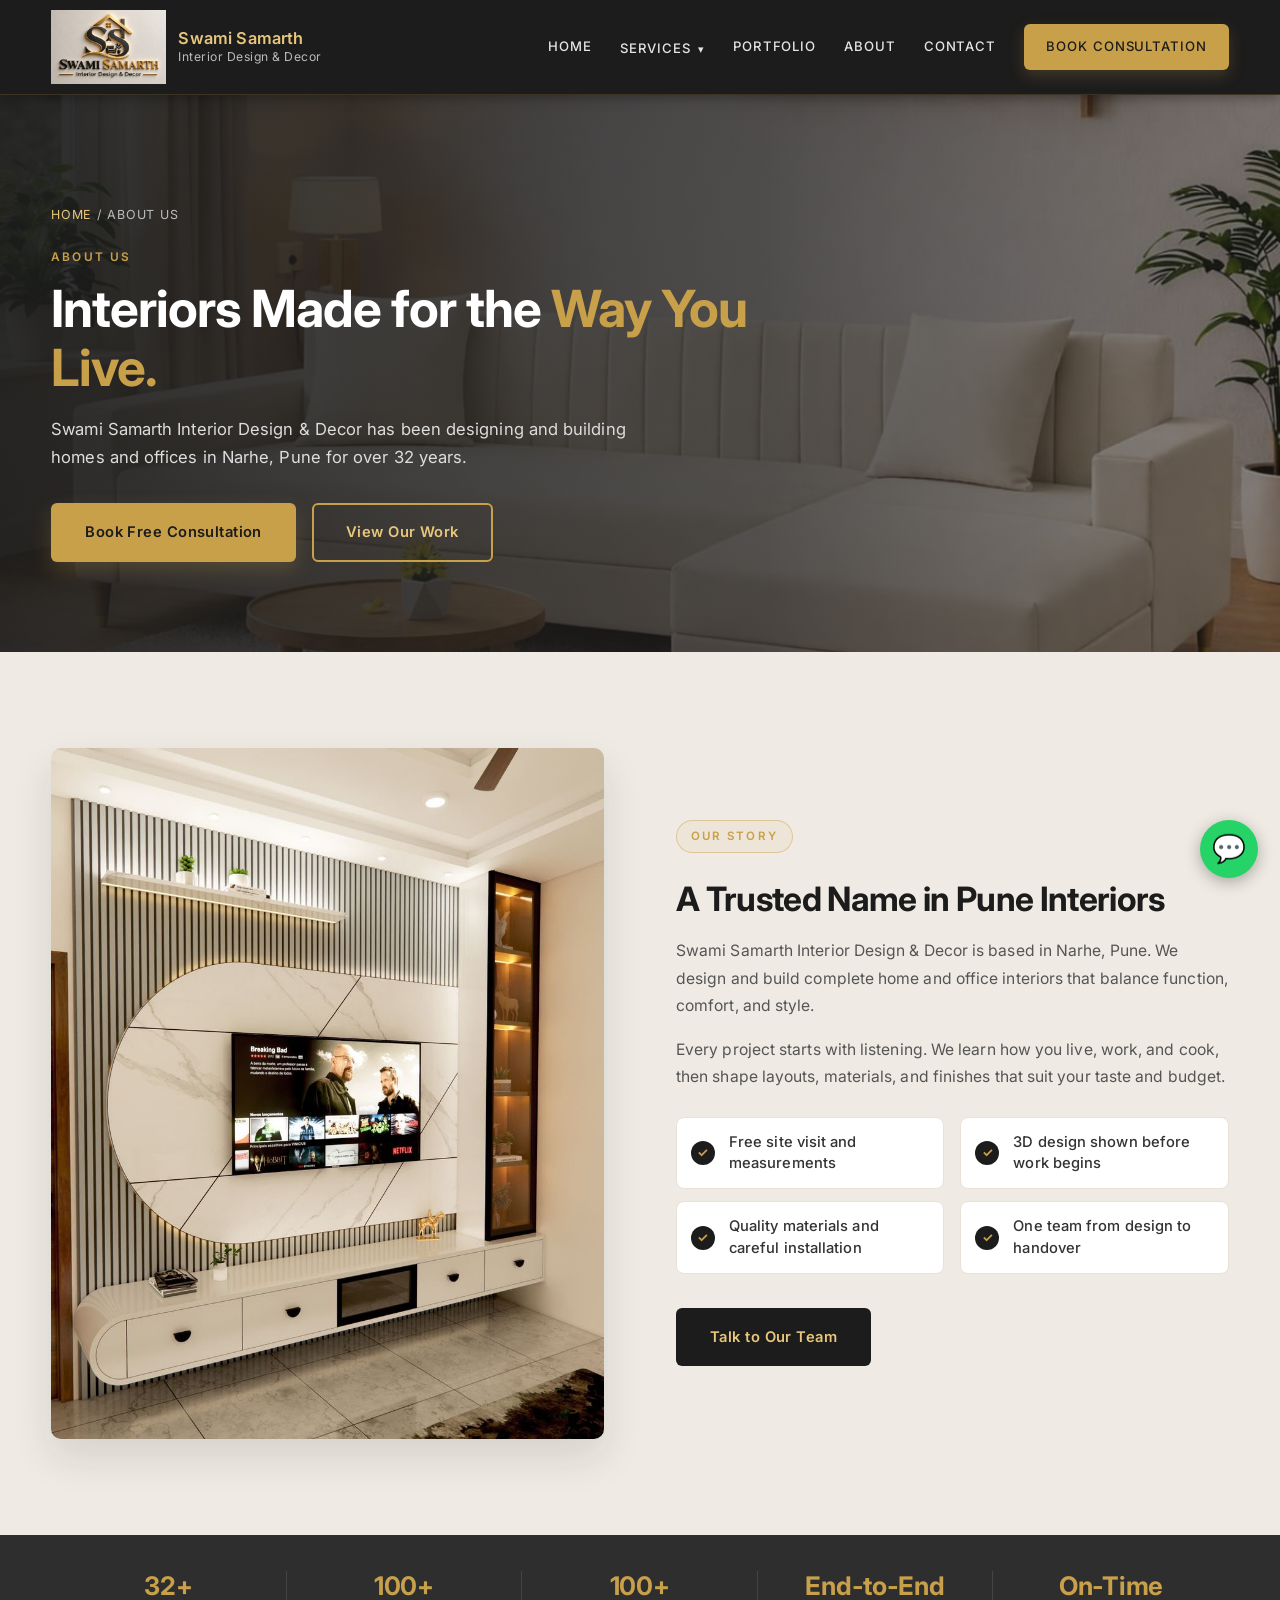
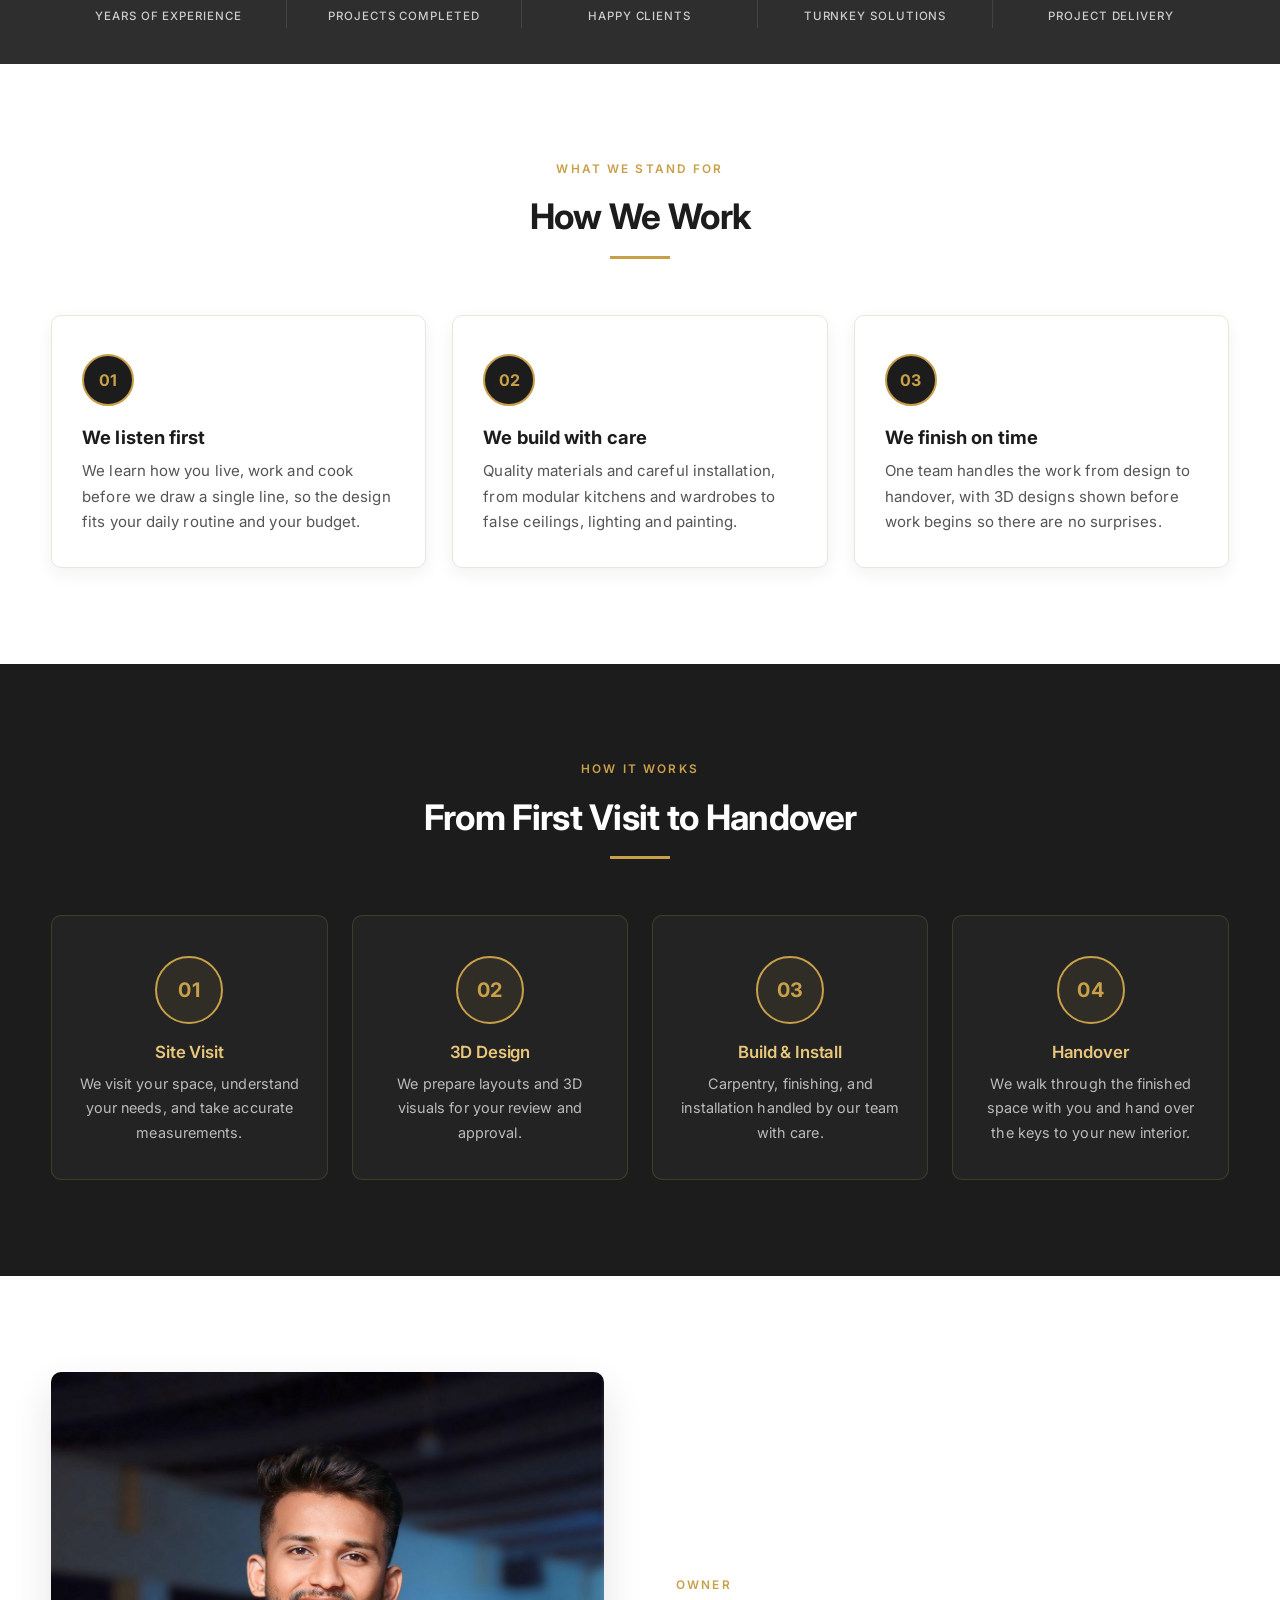
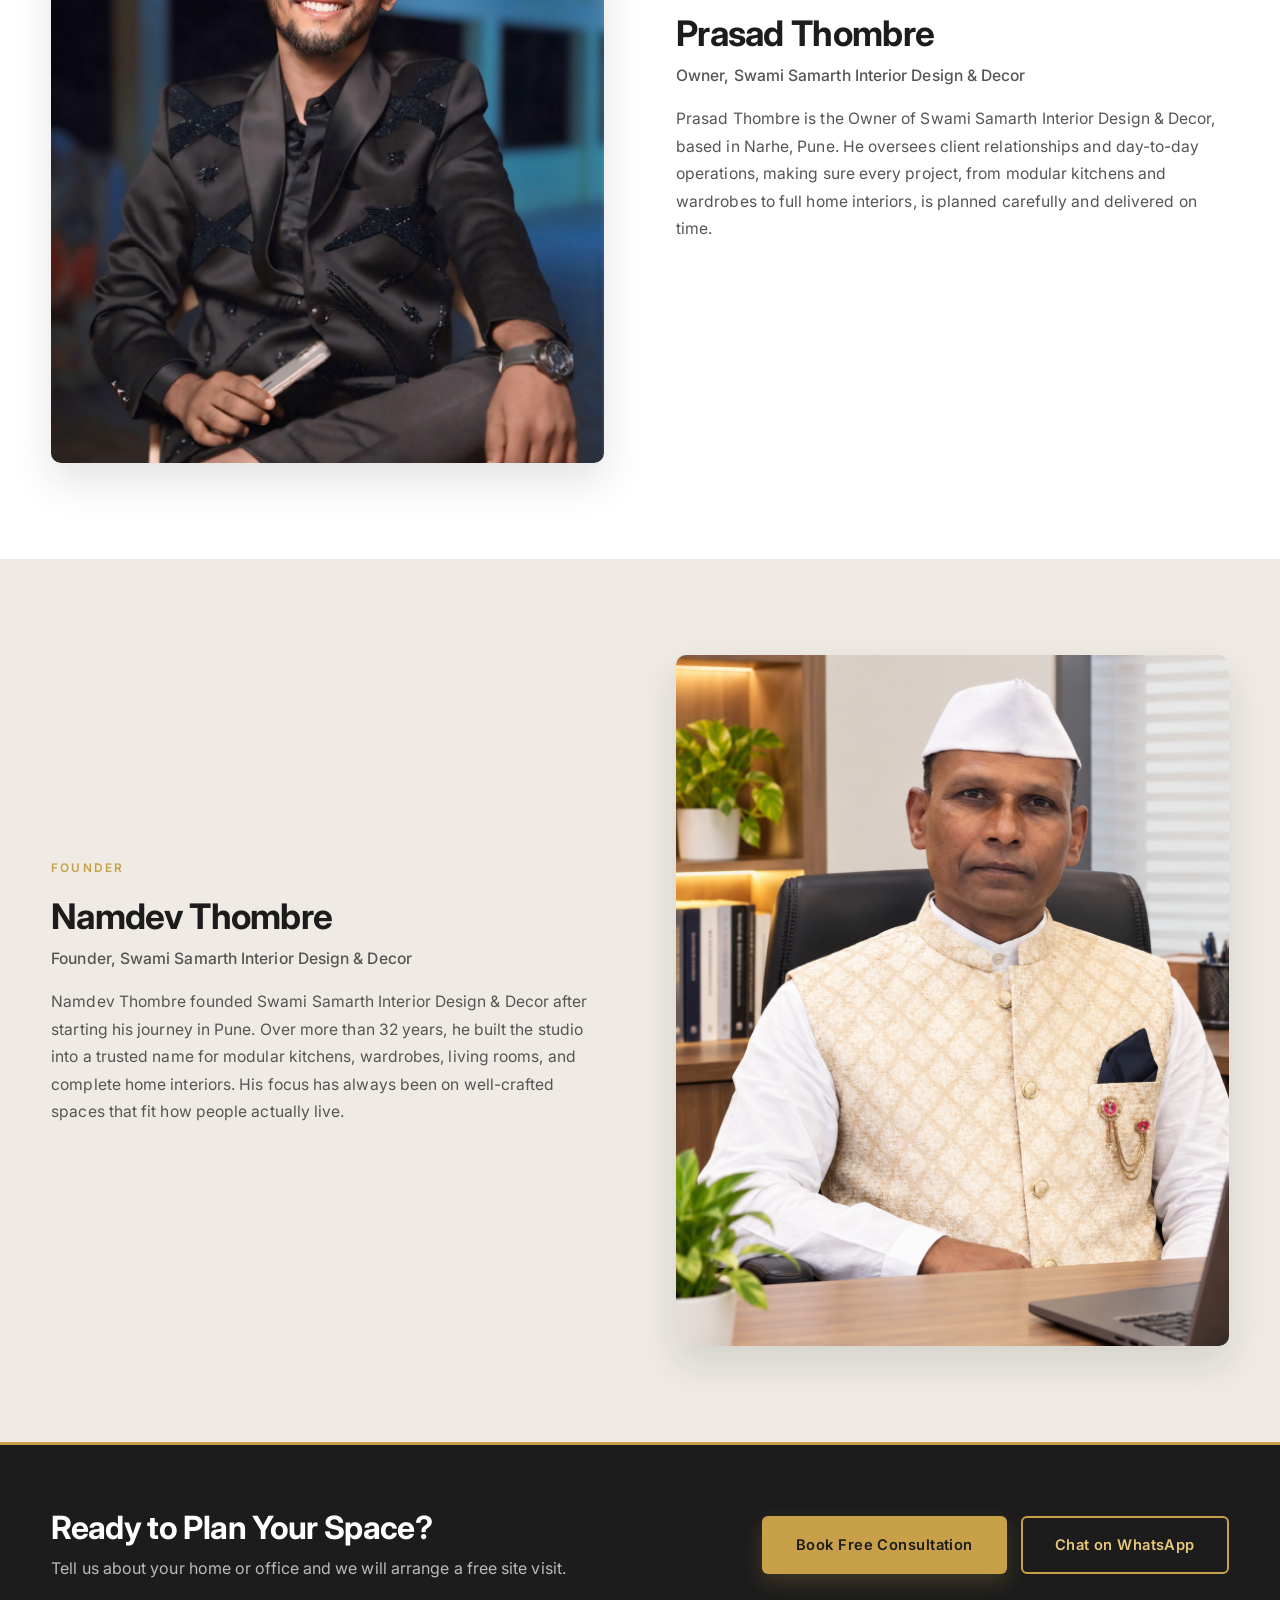
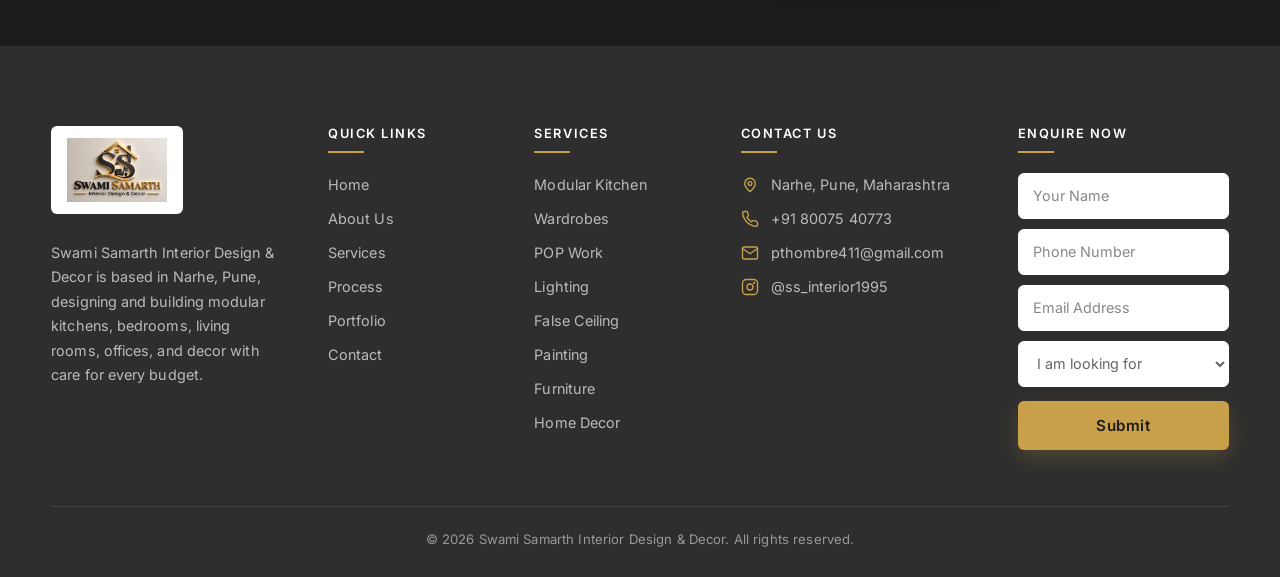
==== about.html @ 472c4322 "Add files via upload" ====
<!DOCTYPE html>
<html lang="en">
<head>
  <meta charset="UTF-8">
  <meta name="viewport" content="width=device-width, initial-scale=1.0">
  <title>About Us | Swami Samarth Interior Design &amp; Decor, Narhe, Pune</title>
  <meta name="description" content="Learn about Swami Samarth Interior Design &amp; Decor in Narhe, Pune: over 32 years of designing and building kitchens, wardrobes, living rooms and complete home interiors.">
  <link rel="stylesheet" href="style.css">
  <link rel="stylesheet" href="about.css">
</head>
<body>

<header>
  <div class="container nav">
    <a href="index.html#home" class="brand">
      <img src="images/logo.png" alt="Swami Samarth logo">
      <div class="brand-text">Swami Samarth<small>Interior Design &amp; Decor</small></div>
    </a>
    <nav class="nav-links" id="site-nav">
      <a href="index.html#home">Home</a>
      <div class="has-dropdown">
        <a href="index.html#solutions" class="dd-toggle" aria-haspopup="true" aria-expanded="false">Services <span class="caret">&#9662;</span></a>
        <div class="dropdown"><a href="modular-kitchen.html">Modular Kitchen</a><a href="wardrobes.html">Wardrobes</a><a href="pop-work.html">POP Work</a><a href="lighting.html">Lighting</a><a href="false-ceiling.html">False Ceiling</a><a href="painting.html">Painting</a><a href="furniture.html">Furniture</a><a href="home-decor.html">Home Decor</a></div>
      </div>
      <a href="index.html#portfolio">Portfolio</a>
	        <a href="about.html">About</a>

      <a href="contact.html">Contact</a>
      <a href="contact.html#enquiry" class="nav-cta">Book Consultation</a>
    </nav>
    <button class="nav-toggle" type="button" aria-label="Open menu" aria-expanded="false" aria-controls="site-nav"><span></span><span></span><span></span></button>
  </div>
</header>

  <!-- Hero -->
  <section class="page-hero about-hero">
    <div class="container">
      <div class="crumbs"><a href="index.html#home">Home</a> / About Us</div>
      <div class="eyebrow">About Us</div>
      <h1>Interiors Made for the <span class="accent">Way You Live.</span></h1>
      <p>Swami Samarth Interior Design &amp; Decor has been designing and building homes and offices in Narhe, Pune for over 32 years.</p>
      <div class="hero-buttons">
        <a href="contact.html#enquiry" class="btn btn-gold">Book Free Consultation</a>
        <a href="index.html#portfolio" class="btn btn-outline">View Our Work</a>
      </div>
    </div>
  </section>

  <!-- Our story -->
  <section class="about" id="our-story">
    <div class="container about-grid">
      <div class="about-img">
        <img src="images/about.jpeg" alt="Living room with arched wall panels">
      </div>
      <div class="about-text">
        <div class="eyebrow" style="color:var(--gold)">Our Story</div>
        <h2>A Trusted Name in Pune Interiors</h2>
        <p>Swami Samarth Interior Design &amp; Decor is based in Narhe, Pune. We design and build complete home and office interiors that balance function, comfort, and style.</p>
        <p>Every project starts with listening. We learn how you live, work, and cook, then shape layouts, materials, and finishes that suit your taste and budget.</p>
        <ul class="checks">
          <li>Free site visit and measurements</li>
          <li>3D design shown before work begins</li>
          <li>Quality materials and careful installation</li>
          <li>One team from design to handover</li>
        </ul>
        <a href="contact.html" class="btn btn-dark">Talk to Our Team</a>
      </div>
    </div>
  </section>

  <!-- Stats bar -->
  <div class="stats-bar">
    <div class="container stats-grid">
      <div class="stat"><strong>32+</strong><span>Years of Experience</span></div>
      <div class="stat"><strong>100+</strong><span>Projects Completed</span></div>
      <div class="stat"><strong>100+</strong><span>Happy Clients</span></div>
      <div class="stat"><strong>End-to-End</strong><span>Turnkey Solutions</span></div>
      <div class="stat"><strong>On-Time</strong><span>Project Delivery</span></div>
    </div>
  </div>

  <!-- What we stand for -->
  <section class="values">
    <div class="container">
      <div class="section-head">
        <div class="eyebrow">What We Stand For</div>
        <h2>How We Work</h2>
        <div class="bar"></div>
      </div>
      <div class="grid-3">
        <div class="card value-card"><div class="value-num">01</div><h3>We listen first</h3><p>We learn how you live, work and cook before we draw a single line, so the design fits your daily routine and your budget.</p></div>
        <div class="card value-card"><div class="value-num">02</div><h3>We build with care</h3><p>Quality materials and careful installation, from modular kitchens and wardrobes to false ceilings, lighting and painting.</p></div>
        <div class="card value-card"><div class="value-num">03</div><h3>We finish on time</h3><p>One team handles the work from design to handover, with 3D designs shown before work begins so there are no surprises.</p></div>
      </div>
    </div>
  </section>

  <!-- Process -->
  <section class="process" id="process">
    <div class="container">
      <div class="section-head">
        <div class="eyebrow">How It Works</div>
        <h2>From First Visit to Handover</h2>
        <div class="bar"></div>
      </div>
      <div class="steps">
        <div class="step"><div class="step-num">01</div><h4>Site Visit</h4><p>We visit your space, understand your needs, and take accurate measurements.</p></div>
        <div class="step"><div class="step-num">02</div><h4>3D Design</h4><p>We prepare layouts and 3D visuals for your review and approval.</p></div>
        <div class="step"><div class="step-num">03</div><h4>Build &amp; Install</h4><p>Carpentry, finishing, and installation handled by our team with care.</p></div>
        <div class="step"><div class="step-num">04</div><h4>Handover</h4><p>We walk through the finished space with you and hand over the keys to your new interior.</p></div>
      </div>
    </div>
  </section>

  <!-- Owner -->
  <section class="leader" id="owner">
    <div class="container leader-grid">
      <div class="leader-img">
        <img src="images/owner.jpeg" alt="Prasad Thombre, Owner">
      </div>
      <div class="leader-text">
        <div class="eyebrow">Owner</div>
        <h2>Prasad Thombre</h2>
        <p class="leader-role">Owner, Swami Samarth Interior Design &amp; Decor</p>
        <p>Prasad Thombre is the Owner of Swami Samarth Interior Design &amp; Decor, based in Narhe, Pune. He oversees client relationships and day-to-day operations, making sure every project, from modular kitchens and wardrobes to full home interiors, is planned carefully and delivered on time.</p>
      </div>
    </div>
  </section>

  <!-- Founder -->
  <section class="leader leader-alt" id="founder">
    <div class="container leader-grid leader-reverse">
      <div class="leader-img">
        <img src="images/founder.png" alt="Namdev Thombre, Founder">
      </div>
      <div class="leader-text">
        <div class="eyebrow">Founder</div>
        <h2>Namdev Thombre</h2>
        <p class="leader-role">Founder, Swami Samarth Interior Design &amp; Decor</p>
        <p>Namdev Thombre founded Swami Samarth Interior Design &amp; Decor after starting his journey in Pune. Over more than 32 years, he built the studio into a trusted name for modular kitchens, wardrobes, living rooms, and complete home interiors. His focus has always been on well-crafted spaces that fit how people actually live.</p>
      </div>
    </div>
  </section>

  <!-- Call to action -->
  <section class="cta-band">
    <div class="container cta-inner">
      <div>
        <h2>Ready to Plan Your Space?</h2>
        <p>Tell us about your home or office and we will arrange a free site visit.</p>
      </div>
      <div class="cta-buttons">
        <a href="contact.html#enquiry" class="btn btn-gold">Book Free Consultation</a>
        <a href="https://wa.me/918007540773" target="_blank" rel="noopener" class="btn btn-outline">Chat on WhatsApp</a>
      </div>
    </div>
  </section>

<footer>
    <div class="container footer-grid">
      <div class="f-brand">
        <div class="f-logo"><img src="images/logo.png" alt="Swami Samarth logo"></div>
        <p>Swami Samarth Interior Design &amp; Decor is based in Narhe, Pune, designing and building modular kitchens, bedrooms, living rooms, offices, and decor with care for every budget.</p>
      </div>
      <div>
        <h4>Quick Links</h4>
        <ul>
          <li><a href="index.html#home">Home</a></li>
          <li><a href="about.html">About Us</a></li>
          <li><a href="index.html#solutions">Services</a></li>
          <li><a href="index.html#process">Process</a></li>
          <li><a href="index.html#portfolio">Portfolio</a></li>
          <li><a href="contact.html">Contact</a></li>
        </ul>
      </div>
      <div>
        <h4>Services</h4>
        <ul><li><a href="modular-kitchen.html">Modular Kitchen</a></li><li><a href="wardrobes.html">Wardrobes</a></li><li><a href="pop-work.html">POP Work</a></li><li><a href="lighting.html">Lighting</a></li><li><a href="false-ceiling.html">False Ceiling</a></li><li><a href="painting.html">Painting</a></li><li><a href="furniture.html">Furniture</a></li><li><a href="home-decor.html">Home Decor</a></li></ul>
      </div>
      <div>
        <h4>Contact Us</h4>
        <ul class="f-contact">
          <li><svg viewBox="0 0 24 24" aria-hidden="true"><path d="M12 21s-7-6.2-7-11a7 7 0 0 1 14 0c0 4.8-7 11-7 11z"/><circle cx="12" cy="10" r="2.5"/></svg><span>Narhe, Pune, Maharashtra</span></li>
          <li><svg viewBox="0 0 24 24" aria-hidden="true"><path d="M22 16.9v3a2 2 0 0 1-2.2 2 19.8 19.8 0 0 1-8.6-3.1 19.5 19.5 0 0 1-6-6A19.8 19.8 0 0 1 2.1 4.2 2 2 0 0 1 4.1 2h3a2 2 0 0 1 2 1.7c.1.9.4 1.8.7 2.7a2 2 0 0 1-.5 2.1L8 9.8a16 16 0 0 0 6 6l1.3-1.3a2 2 0 0 1 2.1-.4c.9.3 1.8.6 2.7.7a2 2 0 0 1 1.7 2z"/></svg><a href="tel:+918007540773">+91 80075 40773</a></li>
          <li><svg viewBox="0 0 24 24" aria-hidden="true"><rect x="2" y="4" width="20" height="16" rx="2"/><path d="M22 6l-10 7L2 6"/></svg><a href="mailto:pthombre411@gmail.com">pthombre411@gmail.com</a></li>
          <li><svg viewBox="0 0 24 24" aria-hidden="true"><rect x="2" y="2" width="20" height="20" rx="5"/><circle cx="12" cy="12" r="4"/><circle cx="17.5" cy="6.5" r=".6"/></svg><a href="https://www.instagram.com/ss_interior1995" target="_blank" rel="noopener">@ss_interior1995</a></li>
        </ul>
      </div>
      <div>
        <h4>Enquire Now</h4>
        <form class="f-form" method="POST" action="send.php">
          <input type="text" name="name" placeholder="Your Name" aria-label="Your name" required>
          <input type="tel" name="phone" placeholder="Phone Number" aria-label="Phone number" required>
          <input type="email" name="email" placeholder="Email Address" aria-label="Email address">
          <select name="property_type" aria-label="What you are looking for" required>
            <option value="" disabled selected>I am looking for</option>
            <option>Modular Kitchen</option>
            <option>Bedroom</option>
            <option>Wardrobe</option>
            <option>Living / Dining Room</option>
            <option>Office Interior</option>
            <option>Full Home Interior</option>
            <option>Other</option>
          </select>
          <button type="submit" class="btn btn-gold">Submit</button>
        </form>
      </div>
    </div>
    <div class="container footer-bottom">&copy; 2026 Swami Samarth Interior Design &amp; Decor. All rights reserved.</div>
  </footer>

  <a href="https://wa.me/918007540773" class="whatsapp-float" target="_blank" rel="noopener" aria-label="Chat on WhatsApp">&#128172;</a>

<script>
(function () {
  var header = document.querySelector('header');
  var toggle = document.querySelector('.nav-toggle');
  var links = document.querySelectorAll('.nav-links a');
  function setOpen(open) {
    header.classList.toggle('is-open', open);
    toggle.setAttribute('aria-expanded', open ? 'true' : 'false');
    toggle.setAttribute('aria-label', open ? 'Close menu' : 'Open menu');
  }
  toggle.addEventListener('click', function () { setOpen(!header.classList.contains('is-open')); });
  links.forEach(function (a) { if (!a.classList.contains('dd-toggle')) a.addEventListener('click', function () { setOpen(false); }); });
  document.addEventListener('keydown', function (e) { if (e.key === 'Escape') setOpen(false); });
})();
</script>
<script>
(function () {
  var dd = document.querySelector('.has-dropdown');
  if (!dd) return;
  var t = dd.querySelector('.dd-toggle');
  t.addEventListener('click', function (e) {
    if (window.innerWidth > 900) {
      e.preventDefault();
      var o = dd.classList.toggle('open');
      t.setAttribute('aria-expanded', o ? 'true' : 'false');
    }
  });
  document.addEventListener('click', function (e) {
    if (!dd.contains(e.target)) { dd.classList.remove('open'); t.setAttribute('aria-expanded', 'false'); }
  });
})();
</script>
</body>
</html>
---- style.css ----
@import url("https://fonts.googleapis.com/css2?family=Inter:wght@400;500;600;700;800&display=swap");

:root {
  --font: "Inter", "Segoe UI", Roboto, Arial, sans-serif;
  --fw-body: 400;
  --fw-sub: 500;
  --fw-semi: 600;
  --fw-bold: 700;
  --lh-body: 1.65;
  --lh-heading: 1.2;
  --gold: #c9a04a;
  --gold-light: #e8c77a;
  --black: #1c1c1c;
  --charcoal: #2e2e2e;
  --cream: #efebe4;
  --white: #ffffff;
  --text: #333;
  --muted: #666;
  --radius: 10px;
  --shadow-sm: 0 6px 18px rgba(28,28,28,0.06);
  --shadow-md: 0 18px 40px rgba(28,28,28,0.12);
  --ease: cubic-bezier(0.2, 0.7, 0.2, 1);
}
* { box-sizing: border-box; margin: 0; padding: 0; }
html { scroll-behavior: smooth; }
body { font-family: var(--font); font-weight: var(--fw-body); font-size: 16px; color: var(--text); background: var(--white); line-height: var(--lh-body); letter-spacing: 0.005em; -webkit-font-smoothing: antialiased; -moz-osx-font-smoothing: grayscale; text-rendering: optimizeLegibility; }
a { color: inherit; text-decoration: none; }
img { max-width: 100%; display: block; }
.container { width: min(1180px, 92%); margin: 0 auto; }
h1, h2, h3, h4 { line-height: var(--lh-heading); font-family: var(--font); font-weight: var(--fw-bold); color: var(--black); }
h4 { font-weight: var(--fw-semi); }
button, input, select { font-family: var(--font); }

/* Buttons */
.btn { display: inline-block; padding: 15px 32px; border-radius: 6px; font-weight: var(--fw-semi); font-size: 0.92rem; letter-spacing: 0.03em; transition: background 0.2s, color 0.2s, transform 0.2s; border: 2px solid transparent; }
.btn:hover { transform: translateY(-2px); }
.btn-gold { background: var(--gold); color: var(--black); box-shadow: 0 8px 20px rgba(201,160,74,0.22); }
.btn-gold:hover { background: var(--gold-light); }
.btn-outline { border-color: var(--gold); color: var(--gold-light); }
.btn-outline:hover { background: var(--gold); color: var(--black); }
.btn-dark { background: var(--black); color: var(--gold-light); }
.btn-dark:hover { background: var(--charcoal); }
.btn-whatsapp { background: #25D366; color: #fff; }
.btn-whatsapp:hover { background: #1ebe5b; }

/* Header */
header { background: var(--black); position: sticky; top: 0; z-index: 100; box-shadow: 0 2px 12px rgba(0,0,0,0.35); }
.nav { display: flex; align-items: center; justify-content: space-between; padding: 10px 0; gap: 16px; }
.brand { display: flex; align-items: center; gap: 12px; }
.brand img { width: auto; height: 74px; object-fit: contain; border-radius: 0; background: transparent; padding: 0; }.brand-text { color: var(--gold-light); font-weight: var(--fw-semi); font-size: 1.02rem; line-height: 1.2; letter-spacing: 0.01em; }
.brand-text small { display: block; color: #bbb; font-weight: var(--fw-body); font-size: 0.76rem; letter-spacing: 0.04em; margin-top: 2px; }
.nav-links { display: flex; align-items: center; gap: 28px; flex-wrap: wrap; }
.nav-links a { color: #e5e5e5; font-size: 0.82rem; font-weight: var(--fw-sub); text-transform: uppercase; letter-spacing: 0.07em; transition: color 0.2s; }
.nav-links a:hover { color: var(--gold); }
.nav-cta { background: var(--gold); color: var(--black) !important; padding: 12px 22px; border-radius: 6px; font-weight: var(--fw-semi); letter-spacing: 0.05em; box-shadow: 0 6px 16px rgba(201,160,74,0.22); }
.nav-cta:hover { background: var(--gold-light) !important; }

/* Hero */
.hero {
  min-height: clamp(560px, 88vh, 760px);
  display: flex; align-items: center;
  background: linear-gradient(90deg, rgba(28,28,28,0.92) 0%, rgba(28,28,28,0.7) 55%, rgba(28,28,28,0.35) 100%),
              url("images/hero.jpeg") center/cover no-repeat;
  color: #fff;
}
.hero-content { max-width: 680px; padding: 96px 0; }
.eyebrow { color: var(--gold); text-transform: uppercase; letter-spacing: 0.18em; font-size: 0.74rem; font-weight: var(--fw-semi); margin-bottom: 16px; }
.hero h1 { font-size: clamp(2.2rem, 4.8vw, 3.6rem); font-weight: var(--fw-bold); line-height: 1.12; letter-spacing: -0.025em; margin-bottom: 20px; color: #fff; }
.hero h1 .accent { color: var(--gold); }
.hero p { font-size: 1.04rem; font-weight: var(--fw-body); line-height: 1.7; color: #ddd; margin-bottom: 32px; max-width: 520px; }
.hero-buttons { display: flex; gap: 16px; flex-wrap: wrap; }

/* Sections */
section { padding: 96px 0; }
.section-head { text-align: center; margin-bottom: 56px; }
.section-head .eyebrow { color: var(--gold); }
.section-head h2 { font-size: clamp(1.6rem, 2.9vw, 2.2rem); color: var(--black); font-weight: var(--fw-bold); letter-spacing: -0.02em; line-height: 1.2; }
.section-head p { color: var(--muted); font-size: 0.98rem; line-height: 1.7; max-width: 620px; margin: 14px auto 0; }
.bar { width: 60px; height: 3px; background: var(--gold); margin: 18px auto 0; }

/* About */
.about { background: var(--cream); }
.about-grid { display: grid; grid-template-columns: 1fr 1fr; gap: 72px; align-items: center; }
.about-img { position: relative; }
.about-img img { width: 100%; height: auto; aspect-ratio: 4 / 5; object-fit: cover; border-radius: var(--radius); box-shadow: var(--shadow-md); }
.about-img::after { content: ""; position: absolute; inset: -14px -14px auto auto; width: 140px; height: 140px; border-top: 4px solid var(--gold); border-right: 4px solid var(--gold); border-radius: 0 8px 0 0; z-index: -1; }
.about-text h2 { font-size: clamp(1.6rem, 2.8vw, 2.1rem); color: var(--black); font-weight: var(--fw-bold); letter-spacing: -0.02em; line-height: 1.2; margin: 12px 0 18px; }
.about-text p { color: #555; font-size: 0.98rem; line-height: 1.75; margin-bottom: 16px; }
.about-text .eyebrow { display: inline-block; padding: 6px 14px; border: 1px solid rgba(201,160,74,0.45); border-radius: 30px; background: rgba(201,160,74,0.08); font-size: 0.72rem; margin-bottom: 14px; }
.checks { list-style: none; margin: 26px 0 34px; display: grid; grid-template-columns: 1fr 1fr; gap: 12px 16px; }
.checks li { position: relative; padding: 14px 16px 14px 52px; background: var(--white); border: 1px solid #e8e2d6; border-radius: 8px; color: #333; font-size: 0.92rem; font-weight: var(--fw-sub); line-height: 1.45; transition: border-color 0.25s, box-shadow 0.25s; }
.checks li:hover { border-color: var(--gold); box-shadow: 0 8px 18px rgba(0,0,0,0.06); }
.checks li::before { content: "✓"; position: absolute; left: 14px; top: 50%; transform: translateY(-50%); width: 24px; height: 24px; line-height: 24px; text-align: center; border-radius: 50%; background: var(--black); color: var(--gold); font-size: 0.8rem; font-weight: 700; }

/* Services */
.services-grid { display: grid; grid-template-columns: repeat(auto-fit, minmax(250px, 1fr)); gap: 26px; }
.service { background: var(--white); border: 1px solid #eee; border-radius: 8px; padding: 36px 28px; transition: transform 0.25s, box-shadow 0.25s, border-color 0.25s; }
.service:hover { transform: translateY(-6px); box-shadow: 0 14px 30px rgba(0,0,0,0.1); border-color: var(--gold); }
.service .icon { width: 56px; height: 56px; border-radius: 50%; background: var(--black); color: var(--gold); display: flex; align-items: center; justify-content: center; font-size: 1.5rem; margin-bottom: 20px; }
.service h3 { color: var(--black); font-size: 1.08rem; font-weight: var(--fw-semi); letter-spacing: -0.01em; margin-bottom: 10px; }
.service p { color: #666; font-size: 0.92rem; line-height: 1.68; }

/* Process */
.process { background: var(--black); color: #ddd; }
.process .section-head h2 { color: #fff; }
.process .section-head p { color: #aaa; }
.steps { display: grid; grid-template-columns: repeat(auto-fit, minmax(220px, 1fr)); gap: 24px; }
.step { text-align: center; padding: 40px 26px 34px; background: rgba(255,255,255,0.03); border: 1px solid rgba(201,160,74,0.2); border-radius: var(--radius); transition: transform 0.3s var(--ease), border-color 0.3s var(--ease), background 0.3s var(--ease); }
.step:hover { transform: translateY(-4px); border-color: var(--gold); background: rgba(255,255,255,0.05); }
.step-num { width: 68px; height: 68px; line-height: 64px; border-radius: 50%; border: 2px solid var(--gold); background: rgba(201,160,74,0.08); color: var(--gold); font-size: 1.25rem; font-weight: var(--fw-bold); letter-spacing: 0.02em; margin: 0 auto 18px; }
.step h4 { color: var(--gold-light); font-size: 1.05rem; font-weight: var(--fw-semi); letter-spacing: -0.01em; margin-bottom: 10px; }
.step p { font-size: 0.9rem; line-height: 1.68; color: #bbb; }

/* Portfolio */
.portfolio-grid { display: grid; grid-template-columns: repeat(3, 1fr); gap: 20px; }
.portfolio-item { position: relative; overflow: hidden; border-radius: var(--radius); transition: box-shadow 0.3s var(--ease); }
.portfolio-item:hover { box-shadow: var(--shadow-md); }
.portfolio-item img { width: 100%; height: auto; aspect-ratio: 4 / 3; object-fit: cover; transition: transform 0.6s var(--ease); }
.portfolio-item:hover img { transform: scale(1.06); }
.portfolio-item .overlay { position: absolute; inset: 0; background: linear-gradient(transparent 45%, rgba(0,0,0,0.78)); display: flex; align-items: flex-end; padding: 18px 20px; color: #fff; font-size: 0.92rem; font-weight: var(--fw-semi); letter-spacing: 0.01em; }
.portfolio-cta { text-align: center; margin-top: 44px; }

/* Contact */
.contact { background: var(--cream); }
.contact-grid { display: grid; grid-template-columns: 1fr 1fr; gap: 50px; align-items: start; }
.contact-info h2 { font-size: clamp(1.6rem, 2.8vw, 2.1rem); color: var(--black); font-weight: var(--fw-bold); letter-spacing: -0.02em; line-height: 1.2; margin: 12px 0 18px; }
.contact-info > p { color: #555; font-size: 0.98rem; line-height: 1.7; margin-bottom: 30px; }
.info-item { display: flex; gap: 16px; margin-bottom: 22px; }
.info-item .icon { width: 48px; height: 48px; border-radius: 50%; background: var(--black); color: var(--gold); display: flex; align-items: center; justify-content: center; flex-shrink: 0; font-size: 1.2rem; }
.info-item h4 { color: var(--black); font-size: 0.95rem; font-weight: var(--fw-semi); margin-bottom: 2px; }
.info-item p, .info-item a { color: #555; font-size: 0.94rem; line-height: 1.6; }
.info-item a:hover { color: var(--gold); }
.contact-card { background: var(--black); color: #fff; padding: 48px 44px; border-radius: 12px; }
.contact-card h3 { color: var(--gold-light); font-size: 1.4rem; font-weight: var(--fw-bold); letter-spacing: -0.01em; margin-bottom: 14px; }
.contact-card p { color: #ccc; font-size: 0.95rem; line-height: 1.7; margin-bottom: 28px; }
.contact-card .btn { display: block; text-align: center; margin-bottom: 14px; }

/* Footer */
footer { background: #2e2e2e; color: #aaa; padding: 80px 0 0; }
.footer-grid { display: grid; grid-template-columns: 1.3fr 0.9fr 0.9fr 1.3fr 1.2fr; gap: 48px; padding-bottom: 56px; border-bottom: 1px solid #444; }
footer h4 { color: #fff; font-size: 0.8rem; font-weight: var(--fw-semi); text-transform: uppercase; letter-spacing: 0.12em; margin-bottom: 20px; position: relative; padding-bottom: 12px; }
footer h4::after { content: ""; position: absolute; left: 0; bottom: 0; width: 36px; height: 2px; background: var(--gold); }
footer p { font-size: 0.9rem; line-height: 1.7; color: #bbb; }
footer ul { list-style: none; }
footer li { margin-bottom: 11px; font-size: 0.9rem; line-height: 1.6; }
footer ul a { color: #bbb; transition: color 0.2s, padding-left 0.2s; }
footer ul a:hover { color: var(--gold); padding-left: 4px; }
.f-logo { background: #fff; border-radius: 6px; padding: 12px 16px; display: inline-block; margin-bottom: 20px; }
.f-logo img { height: 64px; width: auto; }
.f-contact li { display: flex; gap: 12px; align-items: flex-start; }
.f-contact svg { width: 18px; height: 18px; flex-shrink: 0; margin-top: 3px; fill: none; stroke: var(--gold); stroke-width: 1.8; stroke-linecap: round; stroke-linejoin: round; }
.f-contact span { color: #bbb; }
.f-form { display: flex; flex-direction: column; gap: 10px; }
.f-form input, .f-form select { width: 100%; height: 46px; padding: 12px 14px; border: 1px solid #fff; border-radius: 6px; background: #fff; font-family: var(--font); font-weight: var(--fw-body); font-size: 0.9rem; color: #333; outline: none; }
.f-form input:focus, .f-form select:focus { border-color: var(--gold); box-shadow: 0 0 0 2px rgba(201,160,74,0.25); }
.f-form select { color: #666; }
.f-form select:valid { color: #333; }
.f-form .btn { width: 100%; text-align: center; margin-top: 4px; cursor: pointer; border: none; font-size: 0.95rem; }
.footer-bottom { padding: 22px 0 26px; text-align: center; font-size: 0.82rem; letter-spacing: 0.01em; color: #999; }

/* Floating WhatsApp */
.whatsapp-float { position: fixed; bottom: 22px; right: 22px; width: 58px; height: 58px; border-radius: 50%; background: #25D366; color: #fff; display: flex; align-items: center; justify-content: center; font-size: 1.7rem; box-shadow: 0 4px 16px rgba(0,0,0,0.3); z-index: 200; }

/* Responsive */
@media (max-width: 900px) {
  .about-grid, .contact-grid { grid-template-columns: 1fr; gap: 40px; }
  .portfolio-grid { grid-template-columns: repeat(2, 1fr); }
  .footer-grid { grid-template-columns: 1fr; }
  .about-img img { aspect-ratio: 4 / 3; }
  .checks { grid-template-columns: 1fr; }
}
@media (max-width: 600px) {
  section { padding: 64px 0; }
  .portfolio-grid { grid-template-columns: 1fr; }
  .nav-links { gap: 14px; justify-content: center; }
  .nav-links a { font-size: 0.76rem; letter-spacing: 0.05em; }
  .hero p { font-size: 0.98rem; }
  .section-head h2, .about-text h2, .contact-info h2 { font-size: 1.55rem; }
  .btn { padding: 13px 24px; font-size: 0.9rem; }
  .hero { min-height: auto; }
  .hero-content { padding: 72px 0; }
  .contact-card { padding: 30px 24px; }
}

/* Complete Solutions icon strip */
.solutions { padding: 70px 0; }
.icon-strip { display: grid; grid-template-columns: repeat(8, 1fr); border-top: 1px solid #e5e5e5; border-bottom: 1px solid #e5e5e5; }
.icon-item { text-align: center; padding: 40px 12px; border-right: 1px solid #e5e5e5; transition: background 0.25s, transform 0.3s var(--ease); }
.icon-item:hover { transform: translateY(-4px); }
.icon-item:last-child { border-right: none; }
.icon-item:hover { background: var(--cream); }
.icon-circle { width: 70px; height: 70px; margin: 0 auto 16px; border-radius: 50%; border: 2px solid var(--gold); display: flex; align-items: center; justify-content: center; font-size: 1.8rem; background: var(--white); }
.icon-item h4 { font-size: 0.74rem; text-transform: uppercase; letter-spacing: 0.08em; color: var(--black); font-weight: var(--fw-semi); line-height: 1.4; }

/* Stats bar */
.stats-bar { background: var(--charcoal); color: #fff; padding: 36px 0; }
.stats-grid { display: grid; grid-template-columns: repeat(5, 1fr); text-align: center; }
.stat { padding: 0 14px; border-right: 1px solid #444; }
.stat:last-child { border-right: none; }
.stat strong { display: block; font-size: 1.6rem; color: var(--gold); font-weight: var(--fw-bold); letter-spacing: -0.01em; line-height: 1.2; }
.stat span { font-size: 0.72rem; font-weight: var(--fw-sub); text-transform: uppercase; letter-spacing: 0.08em; color: #ccc; }

/* Responsive for new section */
@media (max-width: 900px) {
  .icon-strip { grid-template-columns: repeat(4, 1fr); }
  .icon-item:nth-child(4) { border-right: none; }
  .icon-item:nth-child(-n+4) { border-bottom: 1px solid #e5e5e5; }
  .stats-grid { grid-template-columns: repeat(3, 1fr); row-gap: 24px; }
  .stat:nth-child(3) { border-right: none; }
}
@media (max-width: 600px) {
  .icon-strip { grid-template-columns: repeat(2, 1fr); }
  .icon-item { border-right: none; border-bottom: 1px solid #e5e5e5; }
  .icon-item:nth-child(odd) { border-right: 1px solid #e5e5e5; }
  .stats-grid { grid-template-columns: repeat(2, 1fr); }
  .stat { border-right: none; }
}

/* Line icons for solutions strip */
.icon-circle svg { width: 30px; height: 30px; fill: none; stroke: var(--gold); stroke-width: 1.6; stroke-linecap: round; stroke-linejoin: round; }
.icon-item:hover .icon-circle { background: var(--black); }
.icon-item:hover .icon-circle svg { stroke: var(--gold-light); }
.icon-circle { transition: background 0.25s; }

/* Footer responsive */
@media (max-width: 1000px) {
  .footer-grid { grid-template-columns: 1fr 1fr; }
}
@media (max-width: 600px) {
  .footer-grid { grid-template-columns: 1fr; gap: 36px; }
}

/* Reviews */
.reviews { background: var(--cream); }
.review-grid { display: grid; grid-template-columns: repeat(3, 1fr); gap: 26px; }
.review-card { background: var(--white); border: 1px solid #e8e2d6; border-radius: var(--radius); box-shadow: var(--shadow-sm); padding: 36px 32px; display: flex; flex-direction: column; transition: transform 0.25s, box-shadow 0.25s; }
.review-card:hover { transform: translateY(-4px); box-shadow: 0 12px 26px rgba(0,0,0,0.08); }
.stars { color: var(--gold); letter-spacing: 2px; font-size: 0.95rem; margin-bottom: 16px; }
.review-card p { color: #555; font-size: 0.94rem; line-height: 1.72; flex: 1; margin-bottom: 26px; }
.reviewer { display: flex; align-items: center; gap: 14px; border-top: 1px solid #eee; padding-top: 18px; }
.avatar { width: 46px; height: 46px; border-radius: 50%; background: var(--black); color: var(--gold); display: flex; align-items: center; justify-content: center; font-weight: 700; font-size: 0.9rem; flex-shrink: 0; }
.reviewer strong { display: block; color: var(--black); font-size: 0.92rem; font-weight: var(--fw-semi); }
.reviewer span { color: var(--muted); font-size: 0.82rem; }
@media (max-width: 900px) {
  .review-grid { grid-template-columns: repeat(2, 1fr); }
}
@media (max-width: 600px) {
  .review-grid { grid-template-columns: 1fr; }
}

/* Contact icons and buttons */
.info-item .icon { border: 1.5px solid var(--gold); background: var(--black); }
.info-item .icon svg { width: 20px; height: 20px; fill: none; stroke: var(--gold); stroke-width: 1.7; stroke-linecap: round; stroke-linejoin: round; }
.info-item:hover .icon { background: var(--gold); }
.info-item:hover .icon svg { stroke: var(--black); }
.info-item .icon { transition: background 0.25s; }
.btn-icon { display: flex; align-items: center; justify-content: center; gap: 12px; }
.btn-icon svg { width: 20px; height: 20px; fill: none; stroke: currentColor; stroke-width: 1.8; stroke-linecap: round; stroke-linejoin: round; flex-shrink: 0; }
.contact-card .btn-outline { background: transparent; border-color: var(--gold); color: var(--gold-light); }
.contact-card .btn-outline:hover { background: var(--gold); color: var(--black); }
.contact-card .btn-gold { box-shadow: 0 6px 18px rgba(201,160,74,0.25); }

/* ==========================================================
   Premium refinements: nav, buttons, tabs, responsive
   ========================================================== */
img { max-width: 100%; height: auto; }
.portfolio-grid > * { min-width: 0; }
.btn { transition: background 0.25s var(--ease), color 0.25s var(--ease), transform 0.25s var(--ease), box-shadow 0.25s var(--ease), border-color 0.25s var(--ease); }
.btn:active { transform: translateY(0); }
.btn-gold:hover { box-shadow: 0 10px 24px rgba(201,160,74,0.32); }
.btn-whatsapp { box-shadow: 0 8px 20px rgba(37,211,102,0.25); }
.btn-whatsapp:hover { box-shadow: 0 10px 24px rgba(37,211,102,0.35); }
.btn:focus-visible, .nav-links a:focus-visible, .nav-toggle:focus-visible,
.portfolio-tab:focus-visible, .f-form input:focus-visible, .f-form select:focus-visible,
.f-form .btn:focus-visible, footer ul a:focus-visible {
  outline: 2px solid var(--gold); outline-offset: 3px;
}
.f-form input::placeholder { color: #888; opacity: 1; }
.f-form .btn:hover { background: var(--gold-light); }
.f-form .btn:active { background: var(--gold); }

/* Header */
header { border-bottom: 1px solid rgba(201,160,74,0.18); }
.nav-cta:hover { transform: translateY(-2px); }
.nav-toggle {
  display: none; width: 44px; height: 44px; padding: 0;
  background: none; border: 1px solid rgba(201,160,74,0.5); border-radius: 6px;
  cursor: pointer; flex-direction: column; align-items: center; justify-content: center; gap: 5px;
}
.nav-toggle span { display: block; width: 20px; height: 2px; background: var(--gold-light); transition: transform 0.25s var(--ease), opacity 0.2s; }
header.is-open .nav-toggle span:nth-child(1) { transform: translateY(7px) rotate(45deg); }
header.is-open .nav-toggle span:nth-child(2) { opacity: 0; }
header.is-open .nav-toggle span:nth-child(3) { transform: translateY(-7px) rotate(-45deg); }

/* Services strip */
.icon-item { display: flex; flex-direction: column; align-items: center; }
.icon-item h4 { margin-top: 0; }

/* Portfolio filter tabs (moved here from index.html) */
.portfolio-tabs { display: flex; flex-wrap: wrap; justify-content: center; gap: 10px; margin: 0 0 44px; }
.portfolio-tab {
  background: transparent; border: 1px solid rgba(201,160,74,0.55); color: var(--black);
  padding: 11px 24px; border-radius: 999px; cursor: pointer; font-family: var(--font);
  font-size: 0.8rem; font-weight: var(--fw-sub); letter-spacing: 0.08em; text-transform: uppercase;
  transition: background 0.25s var(--ease), color 0.25s var(--ease), border-color 0.25s var(--ease);
}
.portfolio-tab:hover { background: var(--cream); border-color: var(--gold); }
.portfolio-tab.active { background: var(--black); border-color: var(--black); color: var(--gold-light); }
.portfolio-item.is-hidden { display: none; }

/* Process cards and testimonials: keep card contents aligned */
.review-card .reviewer { margin-top: auto; }

/* Mobile navigation */
@media (max-width: 900px) {
  .nav { position: relative; }
  .nav-toggle { display: flex; }
  .nav-links {
    display: none; position: absolute; top: 100%; left: 0; right: 0;
    flex-direction: column; align-items: stretch; gap: 0;
    background: var(--black); padding: 8px 4% 22px;
    border-top: 1px solid rgba(201,160,74,0.2); box-shadow: 0 16px 30px rgba(0,0,0,0.35);
  }
  header.is-open .nav-links { display: flex; }
  .nav-links a { padding: 14px 4px; border-bottom: 1px solid rgba(255,255,255,0.07); font-size: 0.86rem; }
  .nav-links .nav-cta { margin-top: 16px; padding: 14px; text-align: center; border-bottom: none; }
  .brand img { height: 60px; }
  .icon-strip { grid-template-columns: repeat(4, 1fr); }
  .icon-item:nth-child(4) { border-right: none; }
}
@media (max-width: 600px) {
  .icon-strip { grid-template-columns: repeat(2, 1fr); }
  .icon-item:nth-child(2n) { border-right: none; }
  .portfolio-tab { padding: 10px 18px; font-size: 0.74rem; }
  .portfolio-tabs { margin-bottom: 32px; }
  .steps { gap: 18px; }
}

/* Contact buttons: icon + label alignment (overrides the block rule above) */
.contact-card .btn.btn-icon { display: flex; align-items: center; justify-content: center; gap: 12px; padding: 16px 28px; }
.contact-card .btn.btn-icon svg { margin: 0; }
.contact-card .btn { margin-bottom: 14px; }
.contact-card .btn:last-child { margin-bottom: 0; }

/* Owner and Founder sections */
.leader { background: var(--white); }
.leader.leader-alt { background: var(--cream); }
.leader-grid { display: grid; grid-template-columns: 1fr 1fr; gap: 72px; align-items: center; }
.leader-img img { width: 100%; height: auto; aspect-ratio: 4 / 5; object-fit: cover; object-position: top center; border-radius: var(--radius); box-shadow: var(--shadow-md); }
.leader-reverse .leader-img { order: 2; }
.leader-text h2 { font-size: clamp(1.6rem, 2.8vw, 2.2rem); color: var(--black); font-weight: var(--fw-bold); letter-spacing: -0.02em; line-height: 1.2; margin: 12px 0 8px; }
.leader-role { color: var(--gold); font-weight: var(--fw-sub); font-size: 1rem; margin-bottom: 18px; }
.leader-text p { color: #555; font-size: 0.98rem; line-height: 1.75; margin-bottom: 16px; }
@media (max-width: 900px) {
  .leader-grid { grid-template-columns: 1fr; gap: 40px; }
  .leader-reverse .leader-img { order: 0; }
  .leader-img img { aspect-ratio: 4 / 3; }
}


/* ==========================================================
   Services dropdown
   ========================================================== */
.has-dropdown { position: relative; }
.caret { font-size: 0.7rem; margin-left: 2px; }
.dropdown {
  display: none; position: absolute; top: 100%; left: 50%; transform: translateX(-50%);
  min-width: 250px; background: var(--black); border: 1px solid rgba(201,160,74,0.3);
  border-radius: 8px; padding: 10px 0; box-shadow: 0 18px 40px rgba(0,0,0,0.45); z-index: 200;
}
.has-dropdown:hover .dropdown, .has-dropdown.open .dropdown { display: block; }
.dropdown a { display: block; padding: 11px 22px; font-size: 0.84rem; text-transform: none; letter-spacing: 0.02em; white-space: nowrap; color: #e5e5e5; }
.dropdown a:hover { background: rgba(201,160,74,0.12); color: var(--gold); }

/* ==========================================================
   Service pages
   ========================================================== */
.page-hero { color: #fff; background-size: cover; padding: 120px 0 96px; }
.page-hero h1 { color: #fff; font-size: clamp(2rem, 4.4vw, 3.2rem); line-height: 1.15; letter-spacing: -0.02em; margin-bottom: 18px; max-width: 760px; }
.page-hero p { color: #ddd; max-width: 600px; font-size: 1.04rem; line-height: 1.7; margin-bottom: 32px; }
.page-hero .eyebrow { margin-bottom: 12px; }
.crumbs { font-size: 0.78rem; letter-spacing: 0.06em; color: #bbb; margin-bottom: 22px; text-transform: uppercase; }
.crumbs a { color: var(--gold-light); }
.svc-about { background: var(--cream); }
.svc-gallery { background: var(--cream); }
.svc-enquiry { background: var(--black); }
.grid-2, .grid-3 { display: grid; gap: 26px; }
.grid-2 { grid-template-columns: 1fr 1fr; }
.grid-3 { grid-template-columns: repeat(3, 1fr); }
.card { background: var(--white); border: 1px solid #ece6da; border-radius: var(--radius); padding: 30px 28px; box-shadow: var(--shadow-sm); }
.card h3 { font-size: 1.08rem; margin-bottom: 14px; }
.card ul { list-style: none; }
.card li { position: relative; padding: 11px 0 11px 24px; border-bottom: 1px solid #f1ede5; color: #555; font-size: 0.94rem; line-height: 1.55; }
.card li:last-child { border-bottom: 0; }
.card li::before { content: ""; position: absolute; left: 4px; top: 19px; width: 8px; height: 8px; background: var(--gold); transform: rotate(45deg); }
.card.why { margin-top: 26px; }
.card.why ul { columns: 2; column-gap: 32px; }
.card.why li { break-inside: avoid; }
.gallery-grid { display: grid; grid-template-columns: repeat(3, 1fr); gap: 20px; }
.gallery-grid figure img { width: 100%; aspect-ratio: 4 / 3; object-fit: cover; border-radius: var(--radius); box-shadow: var(--shadow-sm); }
.gallery-grid figcaption { margin-top: 10px; font-size: 0.9rem; color: var(--muted); }
.svc-enquiry .section-head h2 { color: #fff; }
.enq-wrap { display: grid; grid-template-columns: 1fr 1.2fr; gap: 56px; align-items: start; }
.enq-side h3 { color: #fff; font-size: 1.5rem; margin: 12px 0 14px; }
.enq-side p { color: #bbb; line-height: 1.7; margin-bottom: 22px; }
.enq-form { background: var(--white); border-radius: var(--radius); padding: 34px 30px; box-shadow: var(--shadow-md); }
.enq-grid { display: grid; grid-template-columns: 1fr 1fr; gap: 16px; }
.enq-grid .full { grid-column: 1 / -1; }
.enq-grid label { display: block; font-size: 0.84rem; font-weight: var(--fw-semi); color: var(--black); margin-bottom: 6px; }
.enq-grid input, .enq-grid select { width: 100%; padding: 13px 14px; border: 1px solid #d9d3c7; border-radius: 6px; font-size: 0.95rem; color: var(--text); background: #fff; }
.enq-grid input:focus, .enq-grid select:focus { outline: 2px solid var(--gold); outline-offset: 1px; border-color: var(--gold); }
.enq-form .btn-icon { width: 100%; margin-top: 20px; }
.enq-note { font-size: 0.82rem; color: var(--muted); margin-top: 12px; text-align: center; }
.page-footer { background: var(--black); color: #bbb; padding: 56px 0 24px; font-size: 0.9rem; }
.page-footer h4 { color: var(--gold-light); margin-bottom: 14px; font-size: 0.95rem; }
.page-footer ul { list-style: none; }
.page-footer li { margin-bottom: 8px; }
.page-footer a { color: #ddd; }
.pf-grid { display: grid; grid-template-columns: 2fr 1fr 1fr; gap: 40px; margin-bottom: 32px; }
.pf-bottom { border-top: 1px solid rgba(255,255,255,0.08); padding-top: 20px; text-align: center; font-size: 0.82rem; }

@media (max-width: 900px) {
  .dropdown { display: block; position: static; transform: none; min-width: 0; background: transparent; border: 0; box-shadow: none; padding: 0 0 0 14px; }
  .dropdown a { padding: 12px 4px; white-space: normal; font-size: 0.82rem; border-bottom: 1px solid rgba(255,255,255,0.07); }
  .grid-2, .enq-wrap { grid-template-columns: 1fr; }
  .grid-3 { grid-template-columns: 1fr 1fr; }
  .gallery-grid, .pf-grid { grid-template-columns: 1fr 1fr; }
  .card.why ul { columns: 1; }
}
@media (max-width: 600px) {
  .grid-3, .gallery-grid, .enq-grid, .pf-grid { grid-template-columns: 1fr; }
  .enq-grid .full { grid-column: auto; }
  .page-hero { padding: 90px 0 70px; }
  .enq-form { padding: 26px 20px; }
}
/* ==========================================================
   Contact page (loads after style.css and reuses its variables)
   ========================================================== */

/* Hero */
.contact-hero {
  background: linear-gradient(90deg, rgba(28,28,28,0.93) 0%, rgba(28,28,28,0.75) 60%, rgba(28,28,28,0.5) 100%),
              url("images/hero.jpeg") center/cover no-repeat;
  padding: 110px 0 90px;
}
.contact-hero h1 .accent { color: var(--gold); }
.contact-hero p { margin-bottom: 0; }

/* Info + form */
.contact-page { background: var(--cream); }
.cp-grid { display: grid; grid-template-columns: 1fr 1.05fr; gap: 56px; align-items: start; }

.cp-info h2 { font-size: clamp(1.6rem, 2.8vw, 2.1rem); letter-spacing: -0.02em; margin: 6px 0 16px; }
.cp-lead { color: #555; font-size: 0.98rem; line-height: 1.7; margin-bottom: 28px; max-width: 480px; }

.cp-cards { display: grid; gap: 14px; margin-bottom: 28px; }
.cp-card {
  display: flex; align-items: center; gap: 18px;
  background: var(--white); border: 1px solid #e8e2d6; border-radius: var(--radius);
  padding: 18px 22px; box-shadow: var(--shadow-sm);
  transition: transform 0.25s var(--ease), border-color 0.25s var(--ease), box-shadow 0.25s var(--ease);
}
.cp-card:hover { transform: translateY(-3px); border-color: var(--gold); box-shadow: 0 12px 26px rgba(0,0,0,0.08); }
.cp-card .icon {
  width: 52px; height: 52px; border-radius: 50%; flex-shrink: 0;
  background: var(--black); border: 1.5px solid var(--gold);
  display: flex; align-items: center; justify-content: center;
  transition: background 0.25s var(--ease);
}
.cp-card .icon svg { width: 22px; height: 22px; fill: none; stroke: var(--gold); stroke-width: 1.7; stroke-linecap: round; stroke-linejoin: round; transition: stroke 0.25s var(--ease); }
.cp-card:hover .icon { background: var(--gold); }
.cp-card:hover .icon svg { stroke: var(--black); }
.cp-card h4 { font-size: 0.78rem; text-transform: uppercase; letter-spacing: 0.12em; color: var(--gold); margin-bottom: 3px; }
.cp-card p, .cp-card a { color: var(--black); font-size: 1rem; font-weight: var(--fw-sub); line-height: 1.5; word-break: break-word; }
.cp-card a:hover { color: var(--gold); }

.cp-actions { display: flex; gap: 14px; flex-wrap: wrap; }
.cp-actions .btn { flex: 1 1 190px; }

/* Form card */
.cp-form { padding: 40px 36px; border-top: 4px solid var(--gold); }
.cp-form h3 { font-size: 1.45rem; letter-spacing: -0.01em; margin-bottom: 8px; }
.cp-form-lead { color: var(--muted); font-size: 0.94rem; margin-bottom: 24px; }
.cp-form .enq-grid textarea {
  width: 100%; padding: 13px 14px; border: 1px solid #d9d3c7; border-radius: 6px;
  font-family: var(--font); font-size: 0.95rem; color: var(--text); background: #fff; resize: vertical; min-height: 110px;
}
.cp-form .enq-grid textarea:focus { outline: 2px solid var(--gold); outline-offset: 1px; border-color: var(--gold); }
.cp-form .enq-grid select:invalid { color: #888; }
.cp-form .btn-icon { cursor: pointer; border: 2px solid transparent; font-size: 0.95rem; }

/* Full-width map */
.map-section { position: relative; padding: 0; line-height: 0; background: #ddd; }
.map-section iframe { display: block; width: 100%; height: 480px; border: 0; filter: grayscale(0.15); }
.map-badge {
  position: absolute; left: max(4%, calc((100% - 1180px) / 2)); top: 50%; transform: translateY(-50%);
  background: var(--black); color: #fff; border-radius: var(--radius);
  padding: 28px 30px; width: min(320px, 80%); line-height: var(--lh-body);
  border-top: 4px solid var(--gold); box-shadow: var(--shadow-md);
}
.map-badge h4 { color: var(--gold-light); font-size: 1.1rem; margin-bottom: 6px; }
.map-badge p { color: #ccc; font-size: 0.92rem; margin-bottom: 18px; }
.map-badge .btn { padding: 12px 24px; font-size: 0.86rem; }

/* Responsive */
@media (max-width: 900px) {
  .cp-grid { grid-template-columns: 1fr; gap: 40px; }
  .contact-hero { padding: 90px 0 70px; }
  .map-section iframe { height: 420px; }
}
@media (max-width: 600px) {
  .cp-form { padding: 28px 20px; }
  .cp-card { padding: 16px 16px; gap: 14px; }
  .map-section iframe { height: 360px; }
  /* On phones the badge sits below the map instead of covering it */
  .map-badge { position: static; transform: none; width: 100%; border-radius: 0; box-shadow: none; padding: 24px 5%; }
}
/* ==========================================================
   About page (loads after style.css and reuses its variables)
   ========================================================== */
.about-hero {
  background: linear-gradient(90deg, rgba(28,28,28,0.93) 0%, rgba(28,28,28,0.75) 60%, rgba(28,28,28,0.45) 100%),
              url("images/hero.jpeg") center/cover no-repeat;
  padding: 110px 0 90px;
}
.about-hero h1 .accent { color: var(--gold); }
.about-hero .hero-buttons { display: flex; gap: 16px; flex-wrap: wrap; }

/* What we stand for */
.values { background: var(--white); }
.value-card { position: relative; padding: 38px 30px 32px; transition: transform 0.25s var(--ease), border-color 0.25s var(--ease), box-shadow 0.25s var(--ease); }
.value-card:hover { transform: translateY(-5px); border-color: var(--gold); box-shadow: 0 14px 30px rgba(0,0,0,0.1); }
.value-num {
  width: 52px; height: 52px; line-height: 48px; text-align: center; border-radius: 50%;
  border: 2px solid var(--gold); background: var(--black); color: var(--gold);
  font-weight: var(--fw-bold); font-size: 1rem; margin-bottom: 20px;
}
.value-card h3 { font-size: 1.15rem; margin-bottom: 10px; }
.value-card p { color: #555; font-size: 0.94rem; line-height: 1.72; }

/* Call to action band */
.cta-band { background: var(--black); padding: 64px 0; border-top: 3px solid var(--gold); }
.cta-inner { display: flex; align-items: center; justify-content: space-between; gap: 32px; flex-wrap: wrap; }
.cta-band h2 { color: #fff; font-size: clamp(1.5rem, 2.8vw, 2rem); letter-spacing: -0.02em; margin-bottom: 8px; }
.cta-band p { color: #bbb; font-size: 1rem; }
.cta-buttons { display: flex; gap: 14px; flex-wrap: wrap; }

@media (max-width: 900px) {
  .about-hero { padding: 90px 0 70px; }
}
@media (max-width: 600px) {
  .cta-band { padding: 48px 0; }
  .cta-buttons { width: 100%; }
  .cta-buttons .btn { flex: 1 1 100%; text-align: center; }
}
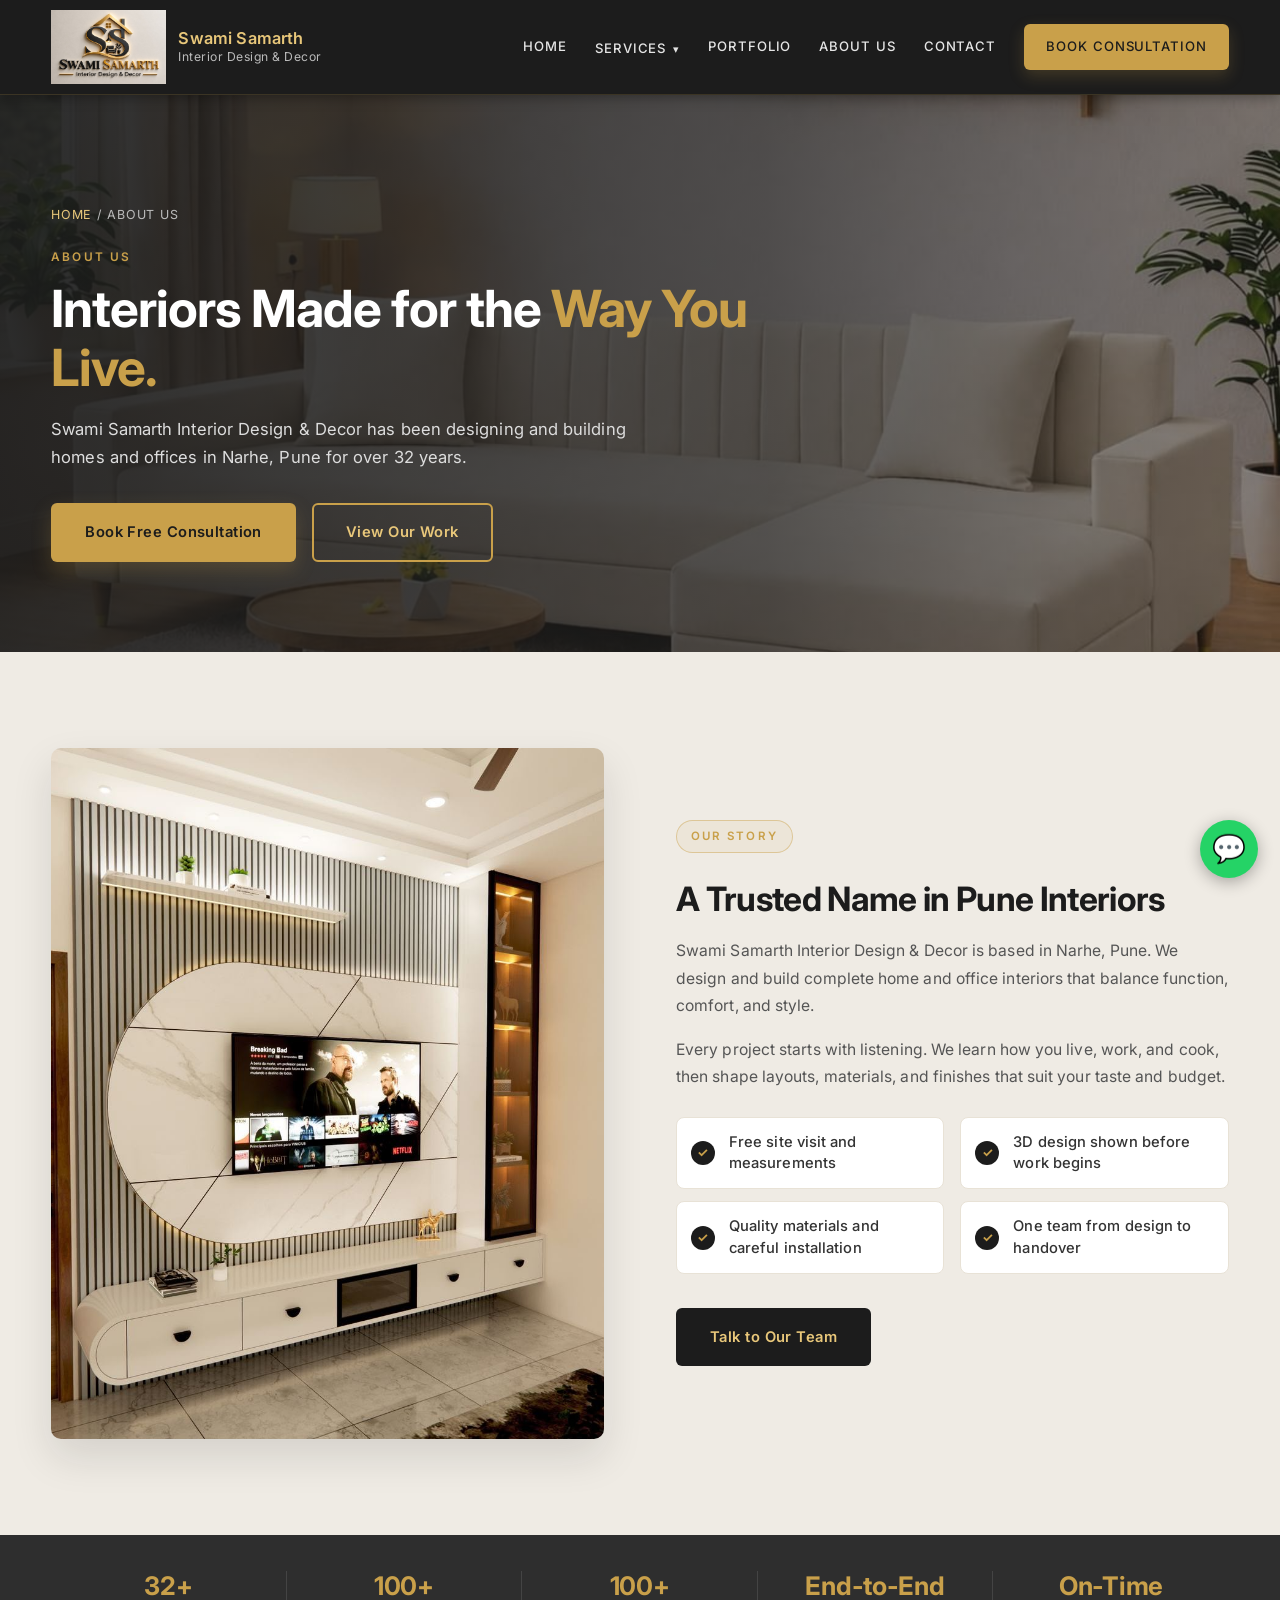
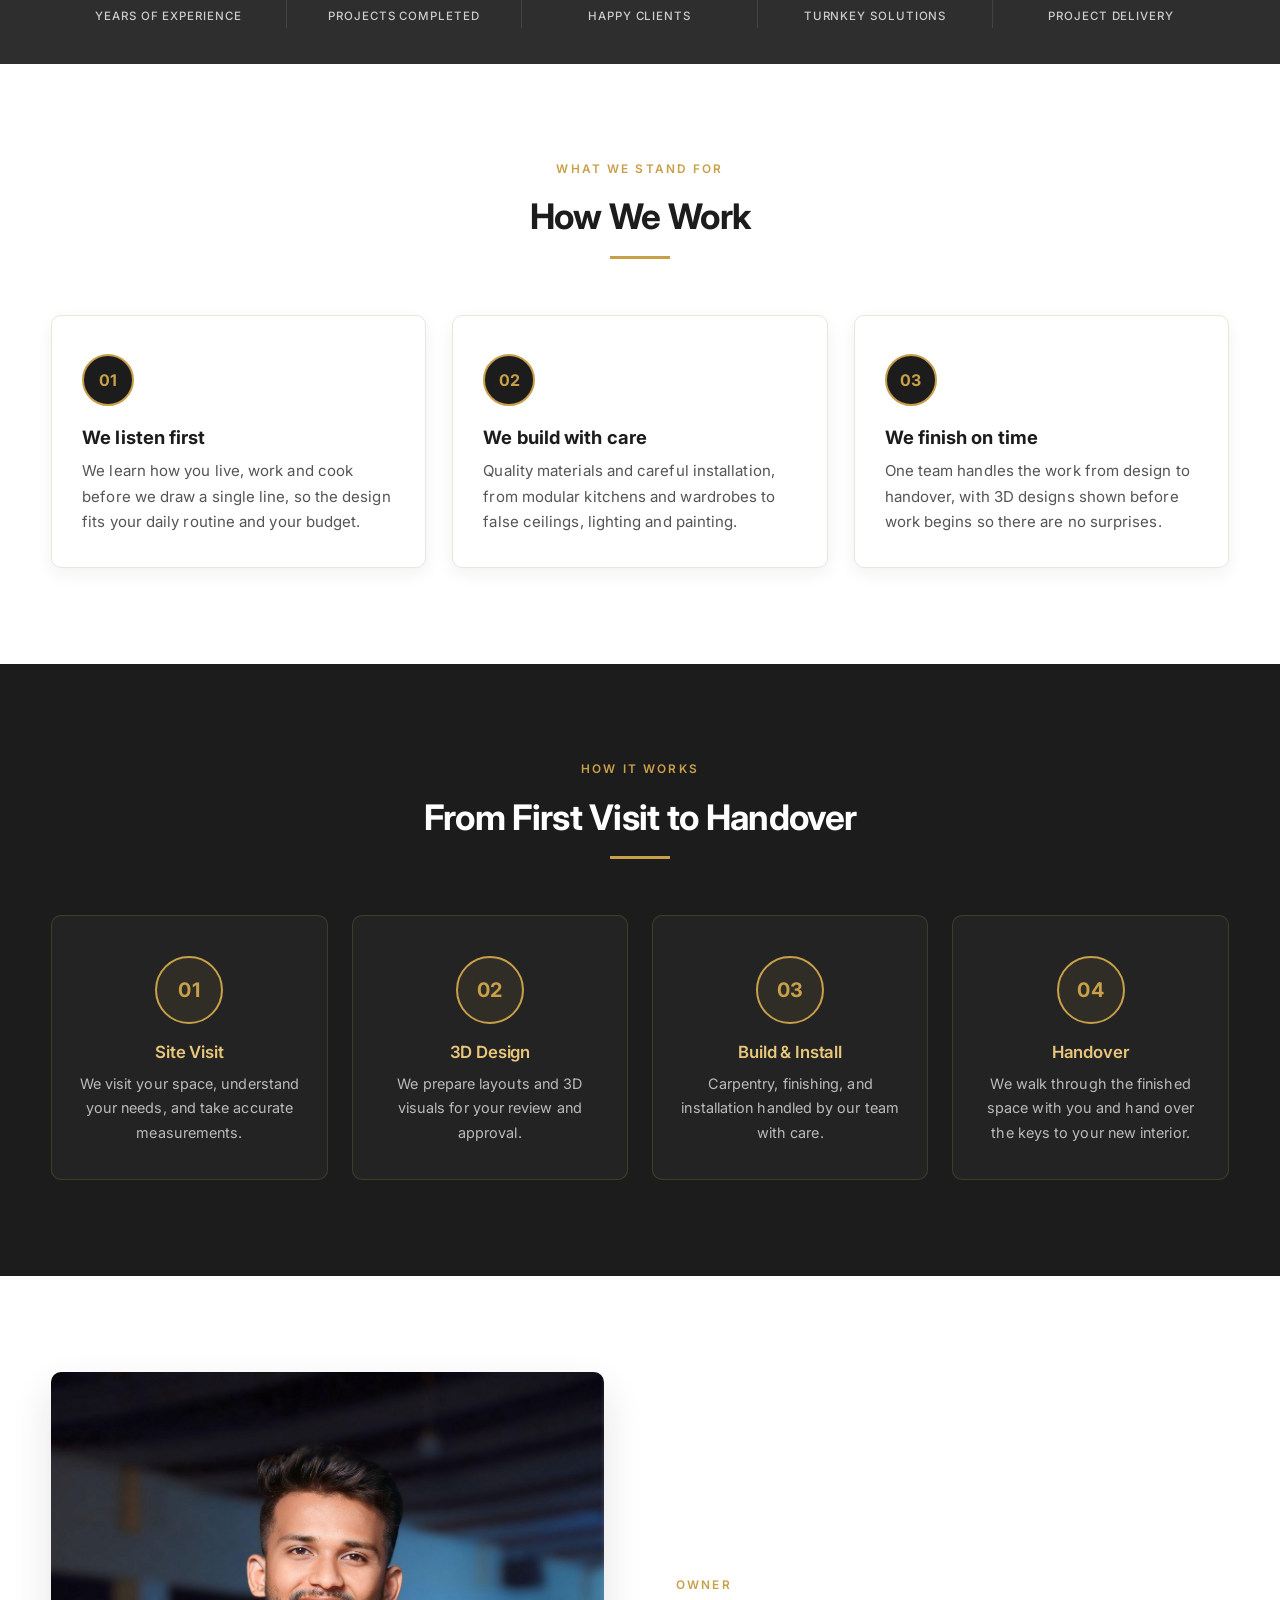
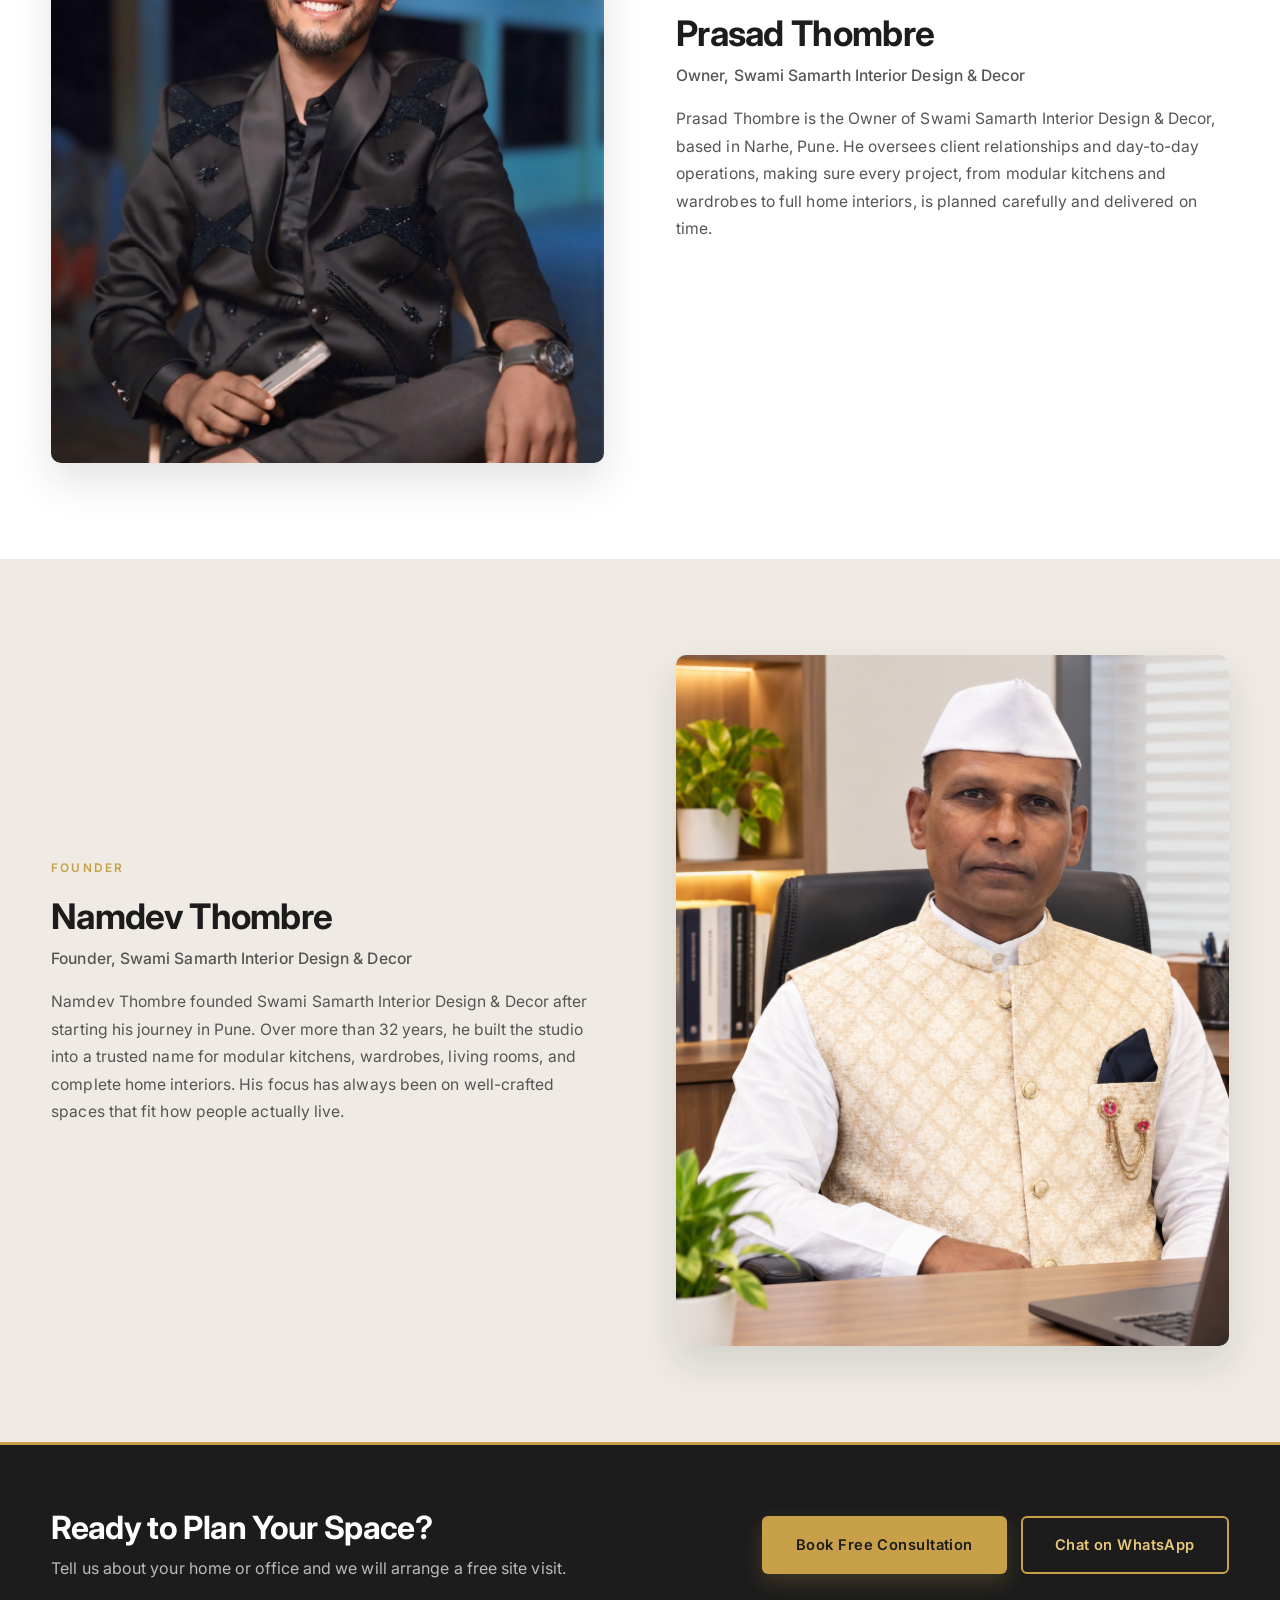
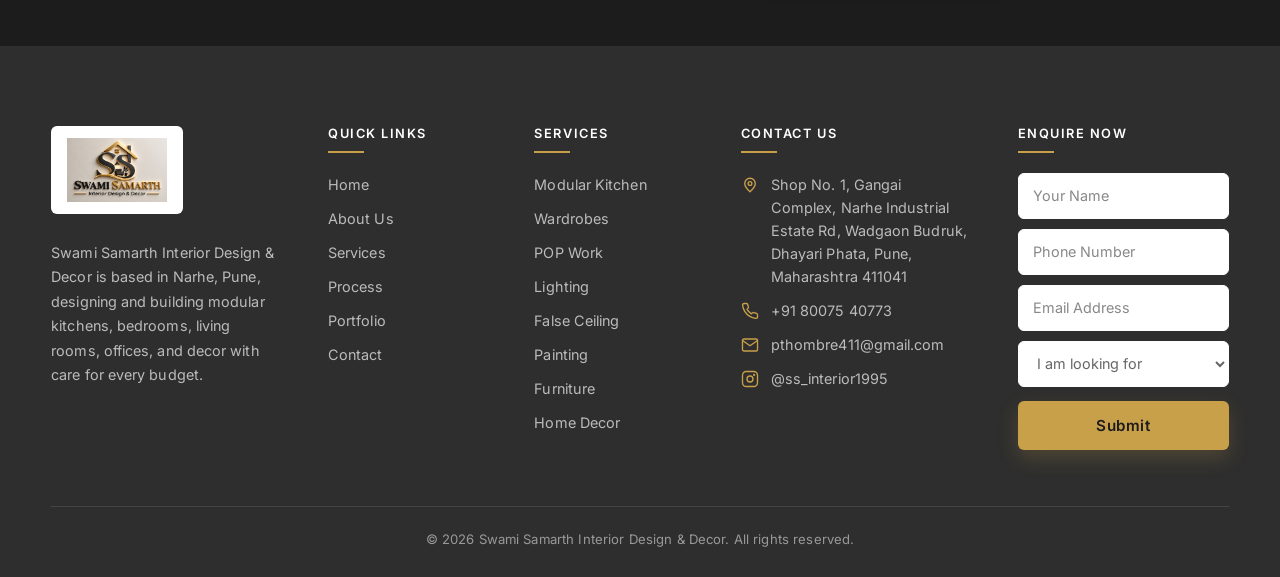
==== commit 6dbc6117: "Add files via upload" ====
--- a/about.html
+++ b/about.html
@@ -12,19 +12,18 @@
 
 <header>
   <div class="container nav">
-    <a href="index.html#home" class="brand">
+    <a href="index.html" class="brand">
       <img src="images/logo.png" alt="Swami Samarth logo">
       <div class="brand-text">Swami Samarth<small>Interior Design &amp; Decor</small></div>
     </a>
     <nav class="nav-links" id="site-nav">
-      <a href="index.html#home">Home</a>
+      <a href="index.html">Home</a>
       <div class="has-dropdown">
         <a href="index.html#solutions" class="dd-toggle" aria-haspopup="true" aria-expanded="false">Services <span class="caret">&#9662;</span></a>
         <div class="dropdown"><a href="modular-kitchen.html">Modular Kitchen</a><a href="wardrobes.html">Wardrobes</a><a href="pop-work.html">POP Work</a><a href="lighting.html">Lighting</a><a href="false-ceiling.html">False Ceiling</a><a href="painting.html">Painting</a><a href="furniture.html">Furniture</a><a href="home-decor.html">Home Decor</a></div>
       </div>
       <a href="index.html#portfolio">Portfolio</a>
-	        <a href="about.html">About</a>
-
+      <a href="about.html">About Us</a>
       <a href="contact.html">Contact</a>
       <a href="contact.html#enquiry" class="nav-cta">Book Consultation</a>
     </nav>
@@ -156,7 +155,7 @@
     </div>
   </section>
 
-<footer>
+  <footer>
     <div class="container footer-grid">
       <div class="f-brand">
         <div class="f-logo"><img src="images/logo.png" alt="Swami Samarth logo"></div>
@@ -166,7 +165,7 @@
         <h4>Quick Links</h4>
         <ul>
           <li><a href="index.html#home">Home</a></li>
-          <li><a href="about.html">About Us</a></li>
+          <li><a href="index.html#about">About Us</a></li>
           <li><a href="index.html#solutions">Services</a></li>
           <li><a href="index.html#process">Process</a></li>
           <li><a href="index.html#portfolio">Portfolio</a></li>
@@ -180,7 +179,7 @@
       <div>
         <h4>Contact Us</h4>
         <ul class="f-contact">
-          <li><svg viewBox="0 0 24 24" aria-hidden="true"><path d="M12 21s-7-6.2-7-11a7 7 0 0 1 14 0c0 4.8-7 11-7 11z"/><circle cx="12" cy="10" r="2.5"/></svg><span>Narhe, Pune, Maharashtra</span></li>
+          <li><svg viewBox="0 0 24 24" aria-hidden="true"><path d="M12 21s-7-6.2-7-11a7 7 0 0 1 14 0c0 4.8-7 11-7 11z"/><circle cx="12" cy="10" r="2.5"/></svg><span>Shop No. 1, Gangai Complex, Narhe Industrial Estate Rd, Wadgaon Budruk, Dhayari Phata, Pune, Maharashtra 411041</span></li>
           <li><svg viewBox="0 0 24 24" aria-hidden="true"><path d="M22 16.9v3a2 2 0 0 1-2.2 2 19.8 19.8 0 0 1-8.6-3.1 19.5 19.5 0 0 1-6-6A19.8 19.8 0 0 1 2.1 4.2 2 2 0 0 1 4.1 2h3a2 2 0 0 1 2 1.7c.1.9.4 1.8.7 2.7a2 2 0 0 1-.5 2.1L8 9.8a16 16 0 0 0 6 6l1.3-1.3a2 2 0 0 1 2.1-.4c.9.3 1.8.6 2.7.7a2 2 0 0 1 1.7 2z"/></svg><a href="tel:+918007540773">+91 80075 40773</a></li>
           <li><svg viewBox="0 0 24 24" aria-hidden="true"><rect x="2" y="4" width="20" height="16" rx="2"/><path d="M22 6l-10 7L2 6"/></svg><a href="mailto:pthombre411@gmail.com">pthombre411@gmail.com</a></li>
           <li><svg viewBox="0 0 24 24" aria-hidden="true"><rect x="2" y="2" width="20" height="20" rx="5"/><circle cx="12" cy="12" r="4"/><circle cx="17.5" cy="6.5" r=".6"/></svg><a href="https://www.instagram.com/ss_interior1995" target="_blank" rel="noopener">@ss_interior1995</a></li>
@@ -188,7 +187,7 @@
       </div>
       <div>
         <h4>Enquire Now</h4>
-        <form class="f-form" method="POST" action="send.php">
+        <form class="f-form" data-whatsapp>
           <input type="text" name="name" placeholder="Your Name" aria-label="Your name" required>
           <input type="tel" name="phone" placeholder="Phone Number" aria-label="Phone number" required>
           <input type="email" name="email" placeholder="Email Address" aria-label="Email address">
@@ -243,5 +242,6 @@
   });
 })();
 </script>
+<script src="whatsapp-form.js"></script>
 </body>
 </html>
